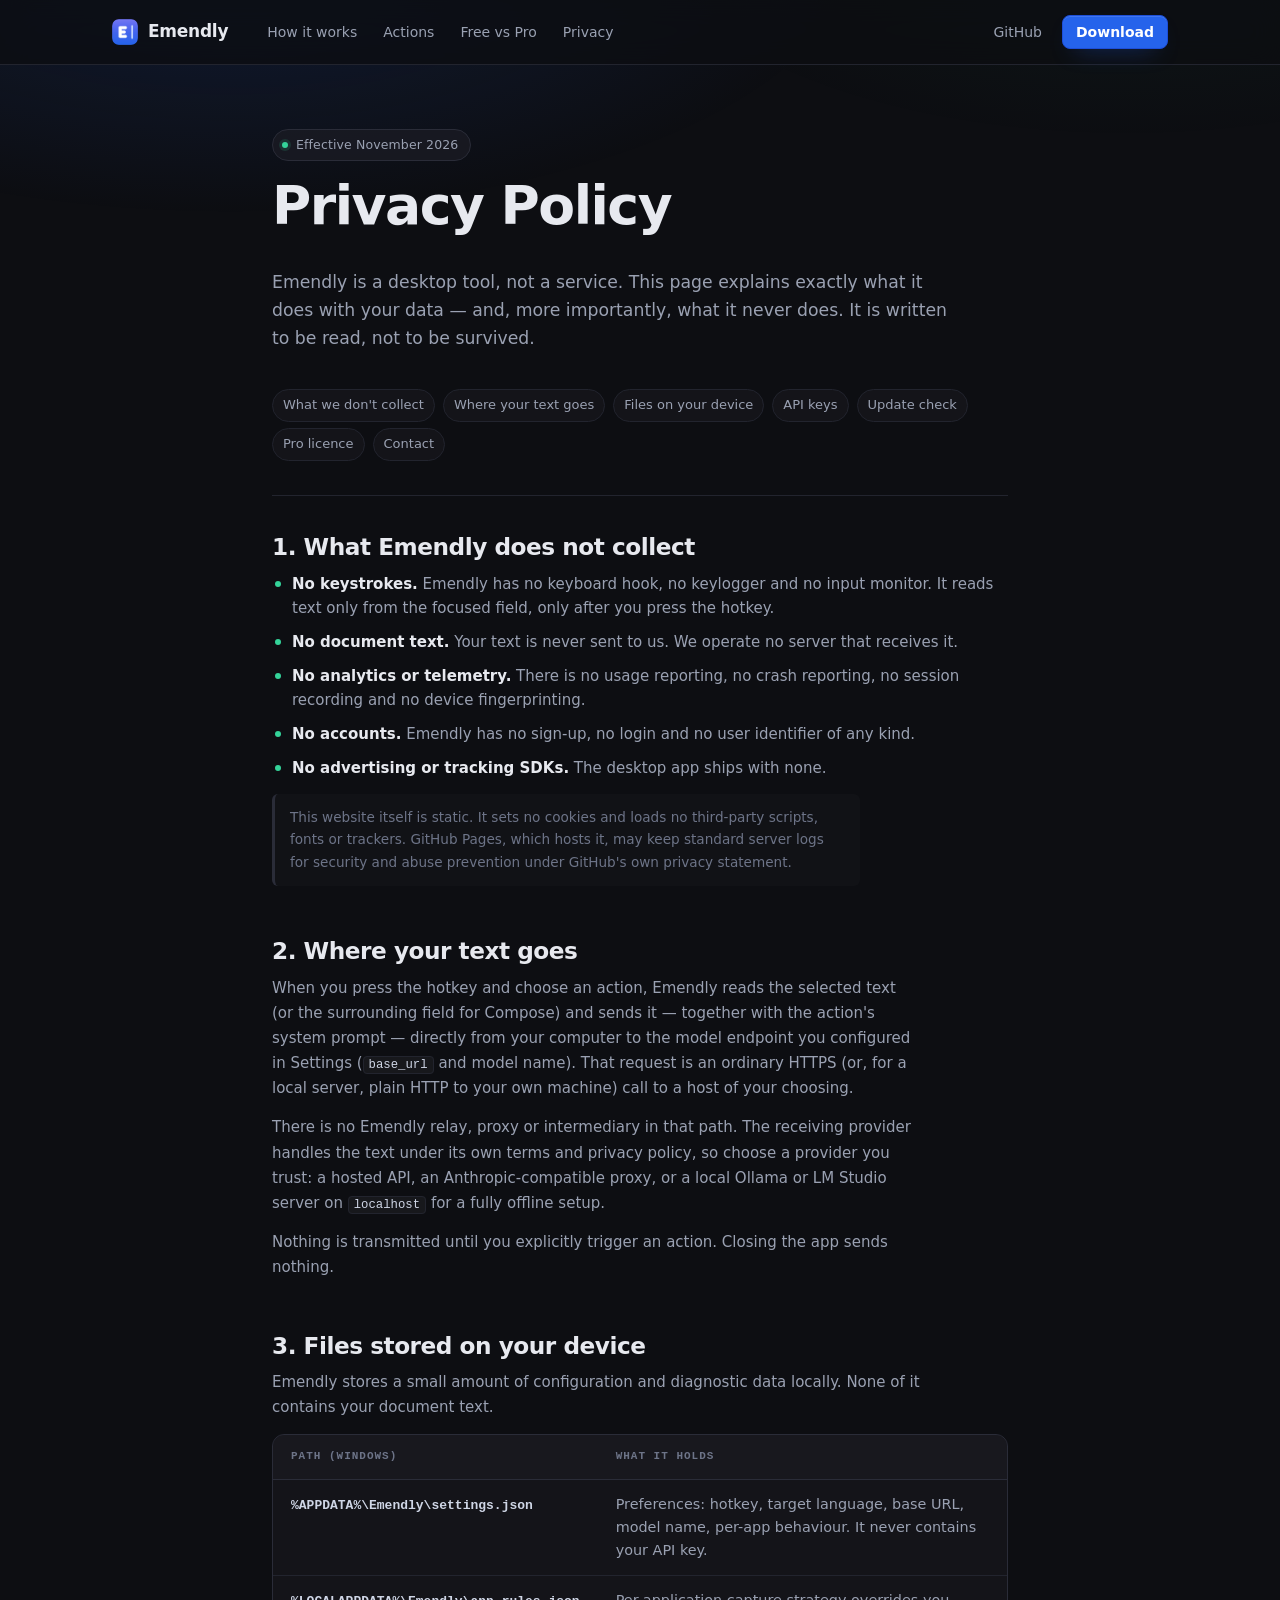
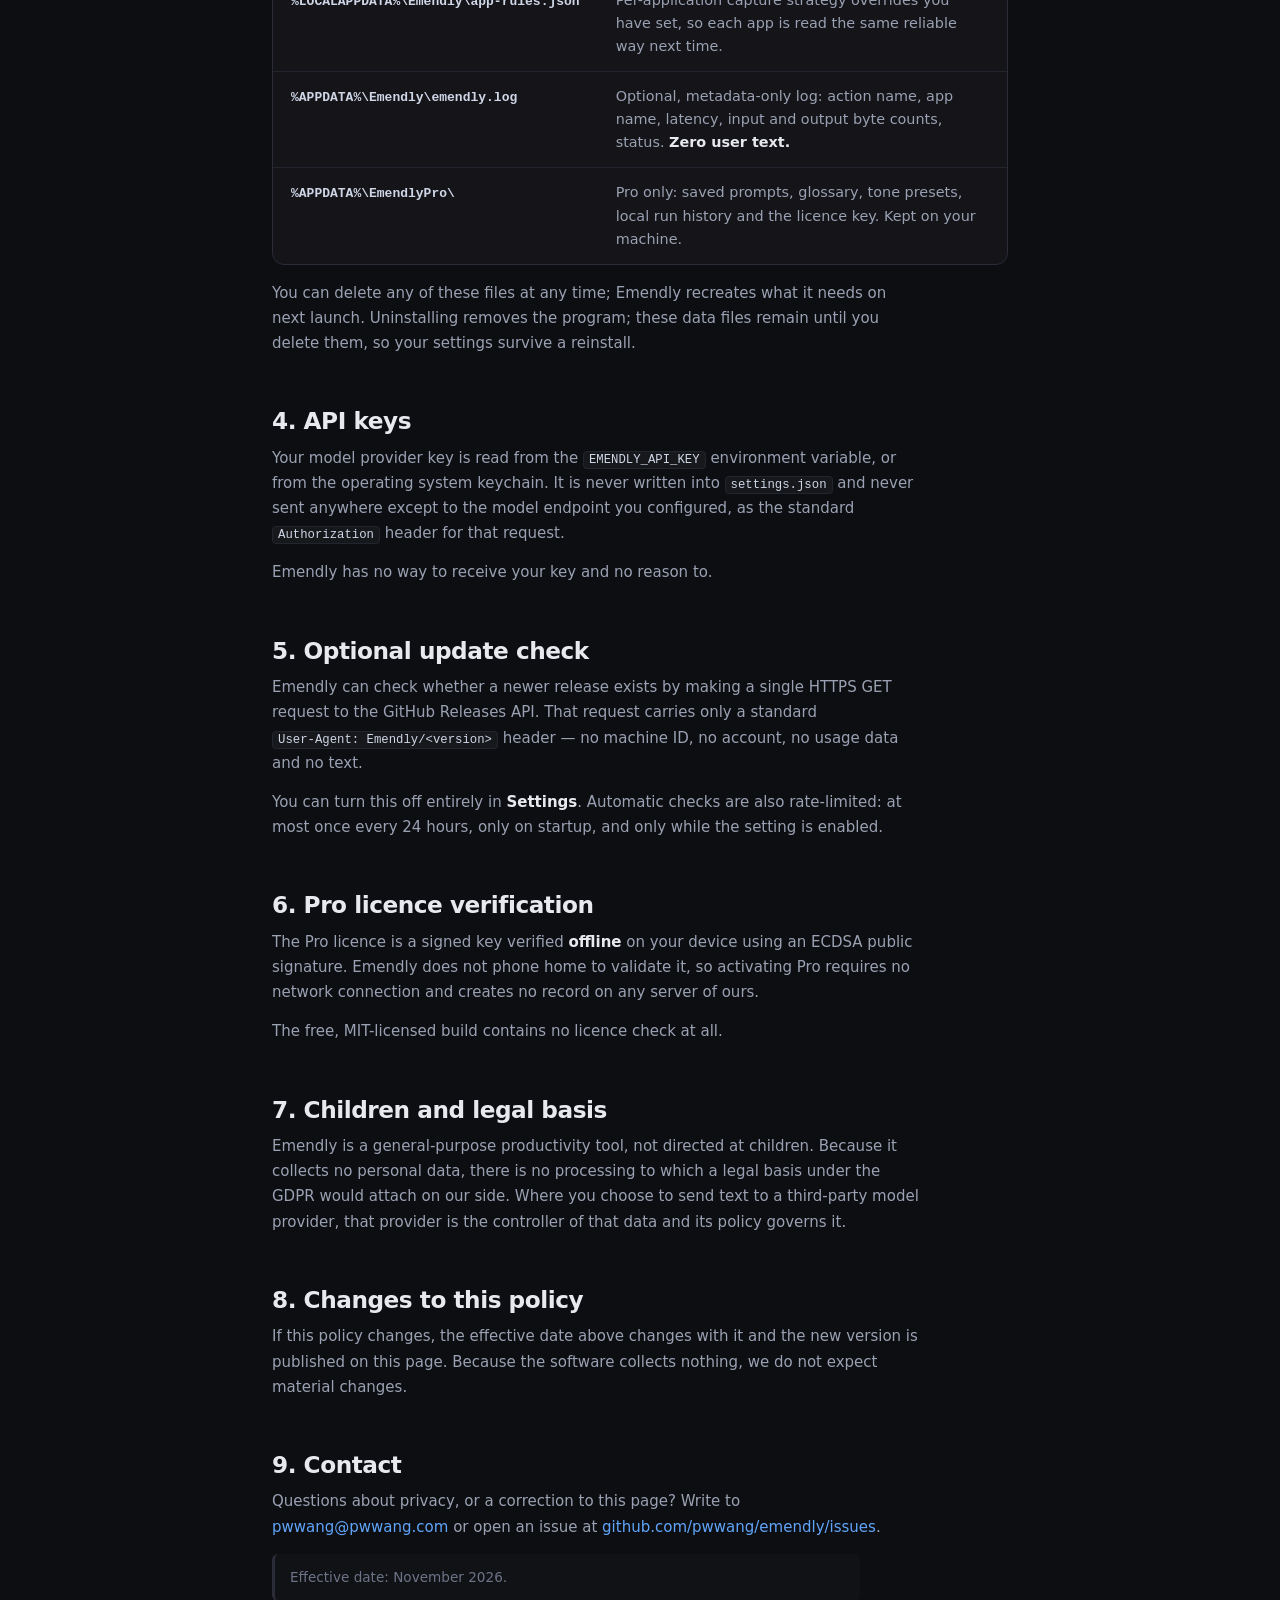
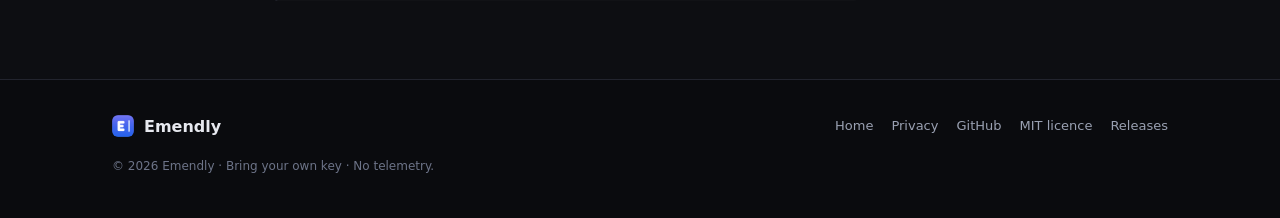
==== site/privacy.html @ 71e02f0e "feat: auto-update, extension seam, signing pipeline, winget, engine hooks, landing page, macOS shell" ====
<!DOCTYPE html>
<html lang="en">
<head>
  <meta charset="utf-8" />
  <meta name="viewport" content="width=device-width, initial-scale=1" />
  <title>Emendly — Privacy Policy</title>
  <meta name="description" content="Emendly's privacy policy in plain English: no keystrokes, no document text, no analytics, no accounts. Your text goes only from your machine to the endpoint you configure." />
  <meta name="theme-color" content="#0D0E12" />
  <meta name="color-scheme" content="dark" />
  <link rel="icon" href="assets/emendly-256.png" type="image/png" />
  <link rel="stylesheet" href="styles.css" />
</head>
<body>
  <a class="skip-link" href="#main">Skip to content</a>

  <header class="site-header">
    <div class="wrap">
      <nav class="nav" aria-label="Primary">
        <a class="brand" href="index.html" aria-label="Emendly home">
          <img src="assets/emendly-256.png" width="26" height="26" alt="" />
          <span>Emendly</span>
        </a>

        <div class="nav-links">
          <a href="index.html#how-it-works">How it works</a>
          <a href="index.html#actions">Actions</a>
          <a href="index.html#pricing">Free vs Pro</a>
          <a href="privacy.html" aria-current="page">Privacy</a>
        </div>

        <div class="nav-actions">
          <a class="ghost" href="https://github.com/pwwang/emendly" rel="noopener">GitHub</a>
          <a class="btn btn-primary btn-sm" href="https://github.com/pwwang/emendly/releases/latest" rel="noopener">Download</a>
        </div>
      </nav>
    </div>
  </header>

  <main id="main" class="doc">
    <div class="wrap doc-wrap">
      <div class="doc-head">
        <span class="eyebrow"><span class="dot" aria-hidden="true"></span>Effective November 2026</span>
        <h1 style="max-width: 24ch;">Privacy Policy</h1>
        <p class="lede">
          Emendly is a desktop tool, not a service. This page explains exactly what it does with your
          data — and, more importantly, what it never does. It is written to be read, not to be
          survived.
        </p>
        <nav class="doc-toc" aria-label="Contents">
          <a href="#not-collected">What we don't collect</a>
          <a href="#your-text">Where your text goes</a>
          <a href="#local-files">Files on your device</a>
          <a href="#api-keys">API keys</a>
          <a href="#updates">Update check</a>
          <a href="#licence">Pro licence</a>
          <a href="#contact">Contact</a>
        </nav>
      </div>

      <section class="doc-section" id="not-collected">
        <h2>1. What Emendly does not collect</h2>
        <ul class="doc-list">
          <li><b>No keystrokes.</b> Emendly has no keyboard hook, no keylogger and no input monitor. It reads text only from the focused field, only after you press the hotkey.</li>
          <li><b>No document text.</b> Your text is never sent to us. We operate no server that receives it.</li>
          <li><b>No analytics or telemetry.</b> There is no usage reporting, no crash reporting, no session recording and no device fingerprinting.</li>
          <li><b>No accounts.</b> Emendly has no sign-up, no login and no user identifier of any kind.</li>
          <li><b>No advertising or tracking SDKs.</b> The desktop app ships with none.</li>
        </ul>
        <p class="doc-note">This website itself is static. It sets no cookies and loads no third-party scripts, fonts or trackers. GitHub Pages, which hosts it, may keep standard server logs for security and abuse prevention under GitHub's own privacy statement.</p>
      </section>

      <section class="doc-section" id="your-text">
        <h2>2. Where your text goes</h2>
        <p>
          When you press the hotkey and choose an action, Emendly reads the selected text (or the
          surrounding field for Compose) and sends it — together with the action's system prompt —
          directly from your computer to the model endpoint you configured in Settings
          (<code>base_url</code> and model name). That request is an ordinary HTTPS (or, for a local
          server, plain HTTP to your own machine) call to a host of your choosing.
        </p>
        <p>
          There is no Emendly relay, proxy or intermediary in that path. The receiving provider
          handles the text under its own terms and privacy policy, so choose a provider you trust:
          a hosted API, an Anthropic-compatible proxy, or a local Ollama or LM Studio server on
          <code>localhost</code> for a fully offline setup.
        </p>
        <p>
          Nothing is transmitted until you explicitly trigger an action. Closing the app sends
          nothing.
        </p>
      </section>

      <section class="doc-section" id="local-files">
        <h2>3. Files stored on your device</h2>
        <p>Emendly stores a small amount of configuration and diagnostic data locally. None of it contains your document text.</p>

        <div class="table-wrap">
          <table>
            <caption class="sr-only">Local files and their contents</caption>
            <thead>
              <tr><th scope="col">Path (Windows)</th><th scope="col">What it holds</th></tr>
            </thead>
            <tbody>
              <tr>
                <th scope="row"><code>%APPDATA%\Emendly\settings.json</code></th>
                <td>Preferences: hotkey, target language, base URL, model name, per-app behaviour. It never contains your API key.</td>
              </tr>
              <tr>
                <th scope="row"><code>%LOCALAPPDATA%\Emendly\app-rules.json</code></th>
                <td>Per-application capture strategy overrides you have set, so each app is read the same reliable way next time.</td>
              </tr>
              <tr>
                <th scope="row"><code>%APPDATA%\Emendly\emendly.log</code></th>
                <td>Optional, metadata-only log: action name, app name, latency, input and output byte counts, status. <b>Zero user text.</b></td>
              </tr>
              <tr>
                <th scope="row"><code>%APPDATA%\EmendlyPro\</code></th>
                <td>Pro only: saved prompts, glossary, tone presets, local run history and the licence key. Kept on your machine.</td>
              </tr>
            </tbody>
          </table>
        </div>

        <p>You can delete any of these files at any time; Emendly recreates what it needs on next launch. Uninstalling removes the program; these data files remain until you delete them, so your settings survive a reinstall.</p>
      </section>

      <section class="doc-section" id="api-keys">
        <h2>4. API keys</h2>
        <p>
          Your model provider key is read from the <code>EMENDLY_API_KEY</code> environment variable,
          or from the operating system keychain. It is never written into <code>settings.json</code>
          and never sent anywhere except to the model endpoint you configured, as the standard
          <code>Authorization</code> header for that request.
        </p>
        <p>Emendly has no way to receive your key and no reason to.</p>
      </section>

      <section class="doc-section" id="updates">
        <h2>5. Optional update check</h2>
        <p>
          Emendly can check whether a newer release exists by making a single HTTPS GET request to
          the GitHub Releases API. That request carries only a standard
          <code>User-Agent: Emendly/&lt;version&gt;</code> header — no machine ID, no account, no usage
          data and no text.
        </p>
        <p>
          You can turn this off entirely in <b>Settings</b>. Automatic checks are also rate-limited:
          at most once every 24 hours, only on startup, and only while the setting is enabled.
        </p>
      </section>

      <section class="doc-section" id="licence">
        <h2>6. Pro licence verification</h2>
        <p>
          The Pro licence is a signed key verified <b>offline</b> on your device using an ECDSA
          public signature. Emendly does not phone home to validate it, so activating Pro requires
          no network connection and creates no record on any server of ours.
        </p>
        <p>The free, MIT-licensed build contains no licence check at all.</p>
      </section>

      <section class="doc-section" id="children">
        <h2>7. Children and legal basis</h2>
        <p>
          Emendly is a general-purpose productivity tool, not directed at children. Because it
          collects no personal data, there is no processing to which a legal basis under the GDPR
          would attach on our side. Where you choose to send text to a third-party model provider,
          that provider is the controller of that data and its policy governs it.
        </p>
      </section>

      <section class="doc-section" id="changes">
        <h2>8. Changes to this policy</h2>
        <p>
          If this policy changes, the effective date above changes with it and the new version is
          published on this page. Because the software collects nothing, we do not expect material
          changes.
        </p>
      </section>

      <section class="doc-section" id="contact">
        <h2>9. Contact</h2>
        <p>
          Questions about privacy, or a correction to this page? Write to
          <a href="mailto:pwwang@pwwang.com">pwwang@pwwang.com</a> or open an issue at
          <a href="https://github.com/pwwang/emendly/issues" rel="noopener">github.com/pwwang/emendly/issues</a>.
        </p>
        <p class="doc-note">Effective date: November 2026.</p>
      </section>
    </div>
  </main>

  <footer class="site-footer">
    <div class="wrap">
      <div class="footer-grid">
        <a class="footer-brand" href="index.html">
          <img src="assets/emendly-256.png" width="22" height="22" alt="" />
          <span>Emendly</span>
        </a>

        <nav class="footer-links" aria-label="Footer">
          <a href="index.html">Home</a>
          <a href="privacy.html">Privacy</a>
          <a href="https://github.com/pwwang/emendly" rel="noopener">GitHub</a>
          <a href="https://github.com/pwwang/emendly/blob/main/LICENSE" rel="noopener">MIT licence</a>
          <a href="https://github.com/pwwang/emendly/releases" rel="noopener">Releases</a>
        </nav>
      </div>
      <p class="footer-note">© <span id="year">2026</span> Emendly · Bring your own key · No telemetry.</p>
    </div>
  </footer>

  <script src="script.js" defer></script>
</body>
</html>
---- site/styles.css ----
/* Emendly — static landing page. Zero build step. */

:root {
  --bg: #0d0e12;
  --bg-panel: #141419;
  --bg-raised: #1c1d25;
  --bg-inset: #0a0b0f;
  --line: #2a2c38;
  --line-soft: #22242e;
  --text: #e7e9ef;
  --text-dim: #9aa1b2;
  --text-faint: #6d7488;
  --blue: #2563eb;
  --blue-bright: #60a5fa;
  --blue-ink: #dbeafe;
  --emerald: #34d399;
  --emerald-deep: #10b981;
  --radius: 12px;
  --radius-lg: 18px;
  --sans: "Segoe UI Variable Display", "Segoe UI", Inter, system-ui, -apple-system,
    "Helvetica Neue", Arial, sans-serif;
  --mono: "Cascadia Code", "Cascadia Mono", ui-monospace, SFMono-Regular, Menlo,
    Consolas, "Liberation Mono", monospace;
  --max: 1120px;
  --shadow: 0 24px 60px -30px rgba(0, 0, 0, 0.9);
}

*,
*::before,
*::after {
  box-sizing: border-box;
}

html {
  scroll-behavior: smooth;
  scroll-padding-top: 88px;
  -webkit-text-size-adjust: 100%;
}

html,
body {
  overflow-x: hidden;
}

body {
  margin: 0;
  background: var(--bg);
  color: var(--text);
  font-family: var(--sans);
  font-size: 16px;
  line-height: 1.6;
  overflow-wrap: break-word;
  -webkit-font-smoothing: antialiased;
  text-rendering: optimizeLegibility;
}

/* A single restrained wash behind the hero — no rainbow gradients. */
body::before {
  content: "";
  position: fixed;
  inset: 0 0 auto 0;
  height: 640px;
  pointer-events: none;
  z-index: 0;
  background:
    radial-gradient(900px 380px at 18% -8%, rgba(37, 99, 235, 0.16), transparent 70%),
    radial-gradient(700px 320px at 88% -14%, rgba(52, 211, 153, 0.06), transparent 72%);
}

img {
  max-width: 100%;
  height: auto;
  display: block;
}

a {
  color: var(--blue-bright);
  text-decoration: none;
}

a:hover {
  text-decoration: underline;
  text-underline-offset: 3px;
}

code,
kbd,
pre {
  font-family: var(--mono);
  font-size: 0.9em;
}

kbd {
  display: inline-block;
  padding: 1px 6px;
  margin: 0 1px;
  font-size: 0.8em;
  line-height: 1.5;
  color: var(--text);
  background: var(--bg-raised);
  border: 1px solid var(--line);
  border-bottom-width: 2px;
  border-radius: 5px;
  white-space: nowrap;
}

:focus-visible {
  outline: 2px solid var(--blue-bright);
  outline-offset: 3px;
  border-radius: 4px;
}

.skip-link {
  position: absolute;
  left: 16px;
  top: -60px;
  z-index: 100;
  padding: 10px 16px;
  border-radius: 8px;
  background: var(--blue);
  color: #fff;
  transition: top 0.15s ease;
}

.skip-link:focus {
  top: 12px;
}

.wrap {
  width: 100%;
  max-width: var(--max);
  margin-inline: auto;
  padding-inline: clamp(18px, 4vw, 32px);
}

/* ---------- Header ---------- */

.site-header {
  position: sticky;
  top: 0;
  z-index: 30;
  background: rgba(13, 14, 18, 0.82);
  backdrop-filter: saturate(140%) blur(14px);
  -webkit-backdrop-filter: saturate(140%) blur(14px);
  border-bottom: 1px solid var(--line-soft);
}

.nav {
  display: flex;
  align-items: center;
  gap: 20px;
  min-height: 64px;
}

.brand {
  display: inline-flex;
  align-items: center;
  gap: 10px;
  color: var(--text);
  font-weight: 650;
  letter-spacing: -0.015em;
  font-size: 1.0625rem;
}

.brand:hover {
  text-decoration: none;
}

.brand img {
  width: 26px;
  height: 26px;
  border-radius: 7px;
}

.nav-links {
  display: flex;
  align-items: center;
  gap: 4px;
  margin-left: 8px;
}

.nav-links a {
  color: var(--text-dim);
  font-size: 0.875rem;
  padding: 7px 11px;
  border-radius: 7px;
  transition: color 0.12s ease, background 0.12s ease;
}

.nav-links a:hover {
  color: var(--text);
  background: var(--bg-raised);
  text-decoration: none;
}

.nav-actions {
  display: flex;
  align-items: center;
  gap: 10px;
  margin-left: auto;
}

.nav-actions .ghost {
  color: var(--text-dim);
  font-size: 0.875rem;
  padding: 8px 10px;
  border-radius: 7px;
}

.nav-actions .ghost:hover {
  color: var(--text);
  text-decoration: none;
}

/* ---------- Buttons ---------- */

.btn {
  display: inline-flex;
  align-items: center;
  justify-content: center;
  gap: 8px;
  padding: 11px 18px;
  border-radius: 9px;
  border: 1px solid transparent;
  font: inherit;
  font-size: 0.9375rem;
  font-weight: 600;
  line-height: 1.2;
  cursor: pointer;
  transition: transform 0.12s ease, background 0.14s ease, border-color 0.14s ease,
    box-shadow 0.14s ease;
}

.btn:hover {
  text-decoration: none;
}

.btn:active {
  transform: translateY(1px);
}

.btn-primary {
  background: var(--blue);
  color: #fff;
  border-color: #1d4ed8;
  box-shadow: 0 1px 0 rgba(255, 255, 255, 0.12) inset,
    0 10px 24px -14px rgba(37, 99, 235, 0.9);
}

.btn-primary:hover {
  background: #2f6df0;
}

.btn-secondary {
  background: var(--bg-raised);
  color: var(--text);
  border-color: var(--line);
}

.btn-secondary:hover {
  background: #23242e;
  border-color: #383b4a;
}

.btn-sm {
  padding: 8px 13px;
  font-size: 0.875rem;
  border-radius: 8px;
}

.btn .icon {
  width: 16px;
  height: 16px;
  flex: none;
}

/* ---------- Type ---------- */

.eyebrow {
  display: inline-flex;
  align-items: center;
  gap: 8px;
  padding: 5px 12px 5px 9px;
  border: 1px solid var(--line);
  border-radius: 999px;
  background: rgba(28, 29, 37, 0.72);
  color: var(--text-dim);
  font-size: 0.78125rem;
  letter-spacing: 0.01em;
}

.eyebrow .dot {
  width: 6px;
  height: 6px;
  border-radius: 50%;
  background: var(--emerald);
  box-shadow: 0 0 0 3px rgba(52, 211, 153, 0.14);
  flex: none;
}

h1,
h2,
h3 {
  letter-spacing: -0.028em;
  line-height: 1.1;
  margin: 0;
  font-weight: 680;
}

h1 {
  font-size: clamp(2.1rem, 4.6vw, 3.35rem);
  max-width: 19ch;
  text-wrap: balance;
}

h2 {
  font-size: clamp(1.5rem, 2.7vw, 2.05rem);
  text-wrap: balance;
}

h3 {
  font-size: 1.0625rem;
  letter-spacing: -0.018em;
}

.lede {
  color: var(--text-dim);
  font-size: clamp(1rem, 1.35vw, 1.125rem);
  max-width: 62ch;
  text-wrap: pretty;
}

.section-kicker {
  display: flex;
  align-items: baseline;
  gap: 12px;
  margin-bottom: 14px;
}

.section-kicker span {
  font-family: var(--mono);
  font-size: 0.75rem;
  letter-spacing: 0.14em;
  text-transform: uppercase;
  color: var(--text-faint);
}

.section-kicker::after {
  content: "";
  flex: 1;
  height: 1px;
  background: linear-gradient(to right, var(--line), transparent);
}

/* ---------- Hero ---------- */

.hero {
  position: relative;
  z-index: 1;
  padding: clamp(48px, 7vw, 88px) 0 clamp(32px, 5vw, 56px);
}

.hero-grid {
  display: grid;
  gap: clamp(36px, 5vw, 60px);
  align-items: center;
}

.hero-copy {
  display: flex;
  flex-direction: column;
  align-items: flex-start;
  gap: 22px;
}

.hero-ctas {
  display: flex;
  flex-wrap: wrap;
  gap: 12px;
  align-items: center;
}

.cmdbar {
  display: flex;
  align-items: center;
  gap: 10px;
  width: 100%;
  max-width: 460px;
  padding: 7px 7px 7px 14px;
  border: 1px solid var(--line);
  border-radius: 10px;
  background: var(--bg-inset);
  box-shadow: 0 1px 0 rgba(255, 255, 255, 0.03) inset;
}

.cmdbar .prompt {
  color: var(--emerald);
  font-family: var(--mono);
  font-size: 0.85rem;
  flex: none;
  user-select: none;
}

.cmdbar code {
  flex: 1;
  min-width: 0;
  overflow-x: auto;
  white-space: nowrap;
  color: #cfd6e6;
  font-size: 0.8125rem;
  scrollbar-width: none;
}

.cmdbar code::-webkit-scrollbar {
  display: none;
}

.copy-btn {
  flex: none;
  display: inline-flex;
  align-items: center;
  gap: 6px;
  padding: 7px 11px;
  border-radius: 7px;
  border: 1px solid var(--line);
  background: var(--bg-raised);
  color: var(--text-dim);
  font: inherit;
  font-size: 0.75rem;
  font-weight: 600;
  cursor: pointer;
  transition: color 0.12s ease, border-color 0.12s ease, background 0.12s ease;
}

.copy-btn:hover {
  color: var(--text);
  border-color: #3a3d4c;
}

.copy-btn[data-copied="true"] {
  color: var(--emerald);
  border-color: rgba(52, 211, 153, 0.4);
  background: rgba(52, 211, 153, 0.08);
}

.copy-btn svg {
  width: 13px;
  height: 13px;
}

.hero-facts {
  display: flex;
  flex-wrap: wrap;
  gap: 8px 22px;
  padding-top: 4px;
  color: var(--text-faint);
  font-size: 0.8125rem;
}

.hero-facts span {
  display: inline-flex;
  align-items: center;
  gap: 7px;
}

.hero-facts span::before {
  content: "";
  width: 4px;
  height: 4px;
  border-radius: 50%;
  background: var(--emerald);
}

/* ---------- Showcase ---------- */

.showcase {
  position: relative;
}

.window {
  border: 1px solid var(--line);
  border-radius: var(--radius-lg);
  background: linear-gradient(180deg, #16171e, #101116);
  box-shadow: var(--shadow);
  overflow: hidden;
}

.window-bar {
  display: flex;
  align-items: center;
  gap: 8px;
  padding: 10px 13px;
  border-bottom: 1px solid var(--line-soft);
  background: rgba(28, 29, 37, 0.6);
}

.window-bar .lights {
  display: flex;
  gap: 6px;
  margin-right: 4px;
}

.window-bar .lights i {
  width: 9px;
  height: 9px;
  border-radius: 50%;
  background: #333644;
  display: block;
}

.window-bar .title {
  font-family: var(--mono);
  font-size: 0.7rem;
  letter-spacing: 0.04em;
  color: var(--text-faint);
}

.tabs {
  display: flex;
  flex-wrap: wrap;
  gap: 6px;
  padding: 12px 12px 0;
}

.tab {
  appearance: none;
  border: 1px solid transparent;
  background: transparent;
  color: var(--text-faint);
  font: inherit;
  font-size: 0.75rem;
  font-weight: 600;
  padding: 6px 10px;
  border-radius: 7px;
  cursor: pointer;
  transition: color 0.12s ease, background 0.12s ease, border-color 0.12s ease;
}

.tab:hover {
  color: var(--text-dim);
  background: rgba(255, 255, 255, 0.03);
}

.tab[aria-selected="true"] {
  color: var(--blue-ink);
  background: rgba(37, 99, 235, 0.14);
  border-color: rgba(37, 99, 235, 0.45);
}

.shot-stage {
  position: relative;
  display: flex;
  align-items: center;
  justify-content: center;
  min-height: 340px;
  padding: 26px 20px;
  background:
    radial-gradient(520px 220px at 50% 42%, rgba(37, 99, 235, 0.13), transparent 72%),
    var(--bg-inset);
}

/* Faint desktop grid behind the floating panel. */
.shot-stage::before {
  content: "";
  position: absolute;
  inset: 0;
  background-image: linear-gradient(rgba(255, 255, 255, 0.028) 1px, transparent 1px),
    linear-gradient(90deg, rgba(255, 255, 255, 0.028) 1px, transparent 1px);
  background-size: 34px 34px;
  mask-image: radial-gradient(70% 70% at 50% 50%, #000 35%, transparent 100%);
  -webkit-mask-image: radial-gradient(70% 70% at 50% 50%, #000 35%, transparent 100%);
  pointer-events: none;
}

.shot-stage img {
  position: relative;
  width: auto;
  max-height: 360px;
  border: 1px solid var(--line);
  border-radius: 11px;
  box-shadow: 0 30px 60px -24px rgba(0, 0, 0, 0.95);
  background: var(--bg-panel);
}

.shot-stage img.is-swapping {
  opacity: 0;
}

.shot-stage img {
  transition: opacity 0.18s ease;
}

.shot-caption {
  display: flex;
  gap: 10px;
  align-items: flex-start;
  min-height: 52px;
  padding: 13px 16px 15px;
  border-top: 1px solid var(--line-soft);
  color: var(--text-dim);
  font-size: 0.8125rem;
  line-height: 1.45;
}

.shot-caption .n {
  font-family: var(--mono);
  color: var(--text-faint);
  font-size: 0.7rem;
  padding-top: 2px;
}

/* ---------- Sections ---------- */

.section {
  position: relative;
  z-index: 1;
  padding: clamp(46px, 6vw, 78px) 0;
  border-top: 1px solid var(--line-soft);
}

.section-head {
  max-width: 68ch;
  margin-bottom: clamp(26px, 3.4vw, 40px);
}

.section-head h2 {
  margin-bottom: 12px;
}

/* ---------- Cards ---------- */

.cards {
  display: grid;
  gap: 14px;
  grid-template-columns: repeat(auto-fit, minmax(240px, 1fr));
}

.card {
  position: relative;
  padding: 21px 20px 22px;
  border: 1px solid var(--line);
  border-radius: var(--radius);
  background: linear-gradient(180deg, var(--bg-panel), #111217);
  transition: border-color 0.16s ease, transform 0.16s ease;
}

.card:hover {
  border-color: #383b4a;
  transform: translateY(-2px);
}

.card .glyph {
  display: inline-flex;
  align-items: center;
  justify-content: center;
  width: 34px;
  height: 34px;
  margin-bottom: 14px;
  border-radius: 9px;
  border: 1px solid rgba(37, 99, 235, 0.32);
  background: rgba(37, 99, 235, 0.12);
  color: var(--blue-bright);
}

.card .glyph svg {
  width: 17px;
  height: 17px;
}

.card h3 {
  margin-bottom: 7px;
}

.card p {
  margin: 0;
  color: var(--text-dim);
  font-size: 0.875rem;
  line-height: 1.58;
}

.card .tag {
  display: inline-block;
  margin-top: 13px;
  font-family: var(--mono);
  font-size: 0.6875rem;
  letter-spacing: 0.03em;
  color: var(--emerald);
  opacity: 0.9;
}

/* ---------- Tables ---------- */

.table-wrap {
  border: 1px solid var(--line);
  border-radius: var(--radius);
  background: var(--bg-panel);
  overflow-x: auto;
}

table {
  width: 100%;
  border-collapse: collapse;
  font-size: 0.9rem;
  min-width: 560px;
}

thead th {
  text-align: left;
  font-family: var(--mono);
  font-size: 0.6875rem;
  letter-spacing: 0.09em;
  text-transform: uppercase;
  color: var(--text-faint);
  font-weight: 600;
  padding: 13px 18px;
  border-bottom: 1px solid var(--line);
  background: rgba(28, 29, 37, 0.5);
  white-space: nowrap;
}

tbody th,
tbody td {
  text-align: left;
  padding: 13px 18px;
  border-bottom: 1px solid var(--line-soft);
  vertical-align: top;
}

tbody tr:last-child th,
tbody tr:last-child td {
  border-bottom: 0;
}

tbody th {
  font-weight: 600;
  color: var(--text);
  white-space: nowrap;
}

tbody td {
  color: var(--text-dim);
}

tbody tr:hover {
  background: rgba(255, 255, 255, 0.014);
}

td code,
th code {
  color: #cfd6e6;
  font-size: 0.8125rem;
}

.two-col {
  display: grid;
  gap: 22px;
  grid-template-columns: minmax(0, 1fr);
}

/* A grid or flex child defaults to min-width:auto, so a wide table inside stretches
   the page instead of scrolling inside its own frame. */
.two-col > *,
.table-wrap,
.plan {
  min-width: 0;
}

/* ---------- Pricing ---------- */

.pricing-head {
  display: flex;
  flex-wrap: wrap;
  align-items: flex-end;
  justify-content: space-between;
  gap: 16px;
  margin-bottom: clamp(26px, 3vw, 36px);
}

.plans {
  display: grid;
  gap: 16px;
  grid-template-columns: 1fr;
  align-items: stretch;
}

.plan {
  display: flex;
  flex-direction: column;
  padding: 24px 22px;
  border: 1px solid var(--line);
  border-radius: var(--radius-lg);
  background: linear-gradient(180deg, var(--bg-panel), #101116);
}

.plan-pro {
  border-color: rgba(37, 99, 235, 0.5);
  background: linear-gradient(180deg, rgba(37, 99, 235, 0.09), #101116 58%);
  box-shadow: 0 0 0 1px rgba(37, 99, 235, 0.1),
    0 30px 70px -50px rgba(37, 99, 235, 0.85);
}

.plan-top {
  display: flex;
  align-items: center;
  justify-content: space-between;
  gap: 10px;
  margin-bottom: 6px;
}

.plan-name {
  font-size: 0.8125rem;
  font-weight: 700;
  letter-spacing: 0.1em;
  text-transform: uppercase;
  color: var(--text-dim);
}

.plan-badge {
  font-family: var(--mono);
  font-size: 0.6875rem;
  padding: 3px 8px;
  border-radius: 999px;
  border: 1px solid rgba(52, 211, 153, 0.4);
  color: var(--emerald);
  background: rgba(52, 211, 153, 0.08);
}

.plan-pro .plan-badge {
  border-color: rgba(96, 165, 250, 0.45);
  color: var(--blue-bright);
  background: rgba(37, 99, 235, 0.14);
}

.price {
  display: flex;
  align-items: baseline;
  gap: 8px;
  margin: 6px 0 2px;
}

.price .amount {
  font-size: 2.5rem;
  font-weight: 700;
  letter-spacing: -0.035em;
  line-height: 1;
}

.price .note {
  color: var(--text-faint);
  font-size: 0.8125rem;
}

.plan-sub {
  color: var(--text-dim);
  font-size: 0.875rem;
  margin: 0 0 18px;
}

.feature-list {
  list-style: none;
  margin: 0 0 22px;
  padding: 0;
  display: grid;
  gap: 9px;
  font-size: 0.875rem;
  color: var(--text-dim);
}

.feature-list li {
  display: flex;
  gap: 10px;
  align-items: flex-start;
}

.feature-list li svg {
  width: 15px;
  height: 15px;
  flex: none;
  margin-top: 3px;
  color: var(--emerald);
}

.plan-pro .feature-list li svg {
  color: var(--blue-bright);
}

.feature-list li b {
  color: var(--text);
  font-weight: 600;
}

.plan .btn {
  margin-top: auto;
  width: 100%;
}

.plan-foot {
  margin: 12px 0 0;
  font-size: 0.75rem;
  color: var(--text-faint);
  text-align: center;
}

.byok-note {
  display: flex;
  gap: 12px;
  align-items: flex-start;
  margin-top: 18px;
  padding: 15px 17px;
  border: 1px solid var(--line);
  border-left: 3px solid var(--emerald-deep);
  border-radius: 10px;
  background: rgba(52, 211, 153, 0.045);
  color: var(--text-dim);
  font-size: 0.875rem;
}

.byok-note svg {
  width: 17px;
  height: 17px;
  flex: none;
  margin-top: 2px;
  color: var(--emerald);
}

.byok-note strong {
  color: var(--text);
}

.check {
  color: var(--emerald);
  font-weight: 700;
}

.dash {
  color: var(--text-faint);
}

.compare {
  margin-top: 26px;
}

.compare-caption {
  margin: 0 0 10px;
  font-family: var(--mono);
  font-size: 0.6875rem;
  letter-spacing: 0.1em;
  text-transform: uppercase;
  color: var(--text-faint);
}

td.num,
th.num {
  text-align: center;
  width: 96px;
}

/* ---------- Privacy band ---------- */

.privacy-band {
  display: grid;
  gap: 26px;
  padding: clamp(24px, 3.4vw, 38px);
  border: 1px solid var(--line);
  border-radius: var(--radius-lg);
  background:
    radial-gradient(600px 240px at 100% 0%, rgba(52, 211, 153, 0.07), transparent 70%),
    var(--bg-panel);
}

.privacy-band ul {
  margin: 0;
  padding: 0;
  list-style: none;
  display: grid;
  gap: 12px;
}

.privacy-band li {
  display: flex;
  gap: 11px;
  align-items: flex-start;
  color: var(--text-dim);
  font-size: 0.9rem;
}

.privacy-band li svg {
  width: 16px;
  height: 16px;
  flex: none;
  margin-top: 3px;
  color: var(--emerald);
}

.privacy-band li b {
  color: var(--text);
  font-weight: 600;
}

/* ---------- FAQ ---------- */

.faq {
  display: grid;
  gap: 10px;
  max-width: 820px;
}

details.qa {
  border: 1px solid var(--line);
  border-radius: 10px;
  background: var(--bg-panel);
  overflow: hidden;
}

details.qa[open] {
  border-color: #383b4a;
}

details.qa summary {
  display: flex;
  align-items: center;
  justify-content: space-between;
  gap: 14px;
  padding: 15px 18px;
  cursor: pointer;
  font-weight: 600;
  font-size: 0.9375rem;
  list-style: none;
}

details.qa summary::-webkit-details-marker {
  display: none;
}

details.qa summary .chev {
  flex: none;
  width: 15px;
  height: 15px;
  color: var(--text-faint);
  transition: transform 0.16s ease;
}

details.qa[open] summary .chev {
  transform: rotate(180deg);
}

details.qa .answer {
  padding: 0 18px 16px;
  color: var(--text-dim);
  font-size: 0.9rem;
}

details.qa .answer p {
  margin: 0 0 8px;
}

details.qa .answer p:last-child {
  margin-bottom: 0;
}

/* ---------- Footer ---------- */

.site-footer {
  border-top: 1px solid var(--line-soft);
  padding: 34px 0 42px;
  background: #0a0b0e;
}

.footer-grid {
  display: flex;
  flex-wrap: wrap;
  gap: 22px;
  align-items: center;
  justify-content: space-between;
}

.footer-brand {
  display: flex;
  align-items: center;
  gap: 10px;
  color: var(--text);
  font-weight: 650;
}

.footer-brand img {
  width: 22px;
  height: 22px;
  border-radius: 6px;
}

.footer-links {
  display: flex;
  flex-wrap: wrap;
  gap: 6px 18px;
  font-size: 0.8125rem;
}

.footer-links a {
  color: var(--text-dim);
}

.footer-links a:hover {
  color: var(--text);
}

.footer-note {
  margin: 18px 0 0;
  color: var(--text-faint);
  font-size: 0.75rem;
}

/* ---------- Dialog ---------- */

dialog.sheet {
  width: min(520px, calc(100vw - 32px));
  padding: 0;
  border: 1px solid var(--line);
  border-radius: 14px;
  background: var(--bg-panel);
  color: var(--text);
  box-shadow: 0 40px 90px -30px rgba(0, 0, 0, 0.95);
}

dialog.sheet::backdrop {
  background: rgba(5, 6, 9, 0.72);
  backdrop-filter: blur(3px);
}

.sheet-body {
  padding: 22px 22px 20px;
}

.sheet-body h3 {
  margin-bottom: 8px;
}

.sheet-body p {
  margin: 0 0 14px;
  color: var(--text-dim);
  font-size: 0.9rem;
}

.sheet-actions {
  display: flex;
  flex-wrap: wrap;
  gap: 10px;
  justify-content: flex-end;
}

/* ---------- Document pages (privacy) ---------- */

.doc {
  position: relative;
  z-index: 1;
  padding: clamp(36px, 5vw, 64px) 0 clamp(40px, 5vw, 64px);
}

.doc-wrap {
  max-width: 800px;
}

.doc-head {
  display: flex;
  flex-direction: column;
  align-items: flex-start;
  gap: 16px;
  padding-bottom: clamp(24px, 3vw, 34px);
  border-bottom: 1px solid var(--line-soft);
}

.doc-head h1 {
  max-width: none;
}

.doc-toc {
  display: flex;
  flex-wrap: wrap;
  gap: 6px 8px;
  padding-top: 4px;
}

.doc-toc a {
  font-size: 0.8125rem;
  color: var(--text-dim);
  padding: 5px 10px;
  border: 1px solid var(--line-soft);
  border-radius: 999px;
  background: var(--bg-panel);
  transition: color 0.12s ease, border-color 0.12s ease;
}

.doc-toc a:hover {
  color: var(--text);
  border-color: var(--line);
  text-decoration: none;
}

.doc-section {
  padding-top: clamp(26px, 3.4vw, 38px);
}

.doc-section h2 {
  font-size: clamp(1.2rem, 2vw, 1.45rem);
  letter-spacing: -0.02em;
  margin-bottom: 12px;
}

.doc-section p {
  margin: 0 0 14px;
  color: var(--text-dim);
  font-size: 0.9375rem;
  line-height: 1.68;
  max-width: 68ch;
}

.doc-section p code,
.doc-section li code,
.doc-note code {
  color: #cfd6e6;
  font-size: 0.82em;
  padding: 1px 5px;
  border-radius: 4px;
  background: rgba(255, 255, 255, 0.045);
  border: 1px solid var(--line-soft);
  white-space: nowrap;
}

.doc-section b,
.doc-list b {
  color: var(--text);
  font-weight: 600;
}

.doc-list {
  list-style: none;
  margin: 0 0 14px;
  padding: 0;
  display: grid;
  gap: 10px;
  color: var(--text-dim);
  font-size: 0.9375rem;
}

.doc-list li {
  position: relative;
  padding-left: 20px;
}

.doc-list li::before {
  content: "";
  position: absolute;
  left: 3px;
  top: 0.62em;
  width: 6px;
  height: 6px;
  border-radius: 50%;
  background: var(--emerald);
}

.doc-note {
  padding: 12px 15px;
  border-left: 3px solid var(--line);
  background: rgba(255, 255, 255, 0.018);
  border-radius: 6px;
  font-size: 0.85rem !important;
  color: var(--text-faint) !important;
}

.doc-section .table-wrap {
  margin: 6px 0 16px;
}

/* ---------- Utility ---------- */

.sr-only {
  position: absolute;
  width: 1px;
  height: 1px;
  padding: 0;
  margin: -1px;
  overflow: hidden;
  clip: rect(0, 0, 0, 0);
  white-space: nowrap;
  border: 0;
}

.visually-hidden-live {
  position: absolute;
  left: -9999px;
}

/* ---------- Responsive ---------- */

@media (max-width: 860px) {
  .nav-links {
    display: none;
  }

  .nav {
    gap: 12px;
  }

  .shot-stage {
    min-height: 300px;
    padding: 20px 14px;
  }

  .shot-stage img {
    max-height: 300px;
  }
}

@media (min-width: 860px) {
  .hero-grid {
    grid-template-columns: minmax(0, 1.02fr) minmax(0, 1fr);
  }

  .plans {
    grid-template-columns: 1fr 1fr;
  }

  .two-col {
    grid-template-columns: 1fr 1fr;
  }

  .privacy-band {
    grid-template-columns: 1.15fr 1fr;
    align-items: center;
  }
}

@media (min-width: 1120px) {
  .hero {
    padding-top: 92px;
  }
}

@media (max-width: 560px) {
  body {
    font-size: 15.5px;
  }

  .nav-actions .ghost {
    display: none;
  }

  .hero-copy {
    gap: 18px;
  }

  .hero-ctas {
    width: 100%;
  }

  .hero-ctas .btn {
    flex: 1 1 auto;
  }

  .cmdbar {
    max-width: 100%;
  }

  .shot-stage {
    min-height: 240px;
    padding: 16px 10px;
  }

  .shot-stage img {
    max-height: 240px;
  }

  .plan {
    padding: 20px 18px;
  }

  .price .amount {
    font-size: 2.15rem;
  }

  table {
    font-size: 0.85rem;
    min-width: 0;
  }

  thead th,
  tbody th,
  tbody td {
    padding: 11px 13px;
  }

  thead th,
  tbody th {
    white-space: normal;
  }

  /* The compare table's row headers carry long feature names; keeping them on one
     line forces the table wider than the viewport. */
  td.num,
  th.num {
    width: 62px;
    padding-inline: 8px;
  }

  .footer-grid {
    flex-direction: column;
    align-items: flex-start;
  }
}

@media (prefers-reduced-motion: reduce) {
  html {
    scroll-behavior: auto;
  }

  *,
  *::before,
  *::after {
    transition-duration: 0.001ms !important;
    animation-duration: 0.001ms !important;
  }
}

/* ---------- Print ---------- */

@media print {
  body::before,
  .site-header,
  .tabs,
  .footer-links {
    display: none;
  }

  body {
    background: #fff;
    color: #111;
  }

  .window,
  .card,
  .plan,
  .table-wrap,
  .privacy-band,
  details.qa {
    border-color: #ccc;
    background: #fff;
    box-shadow: none;
  }

  a {
    color: #1d4ed8;
  }
}
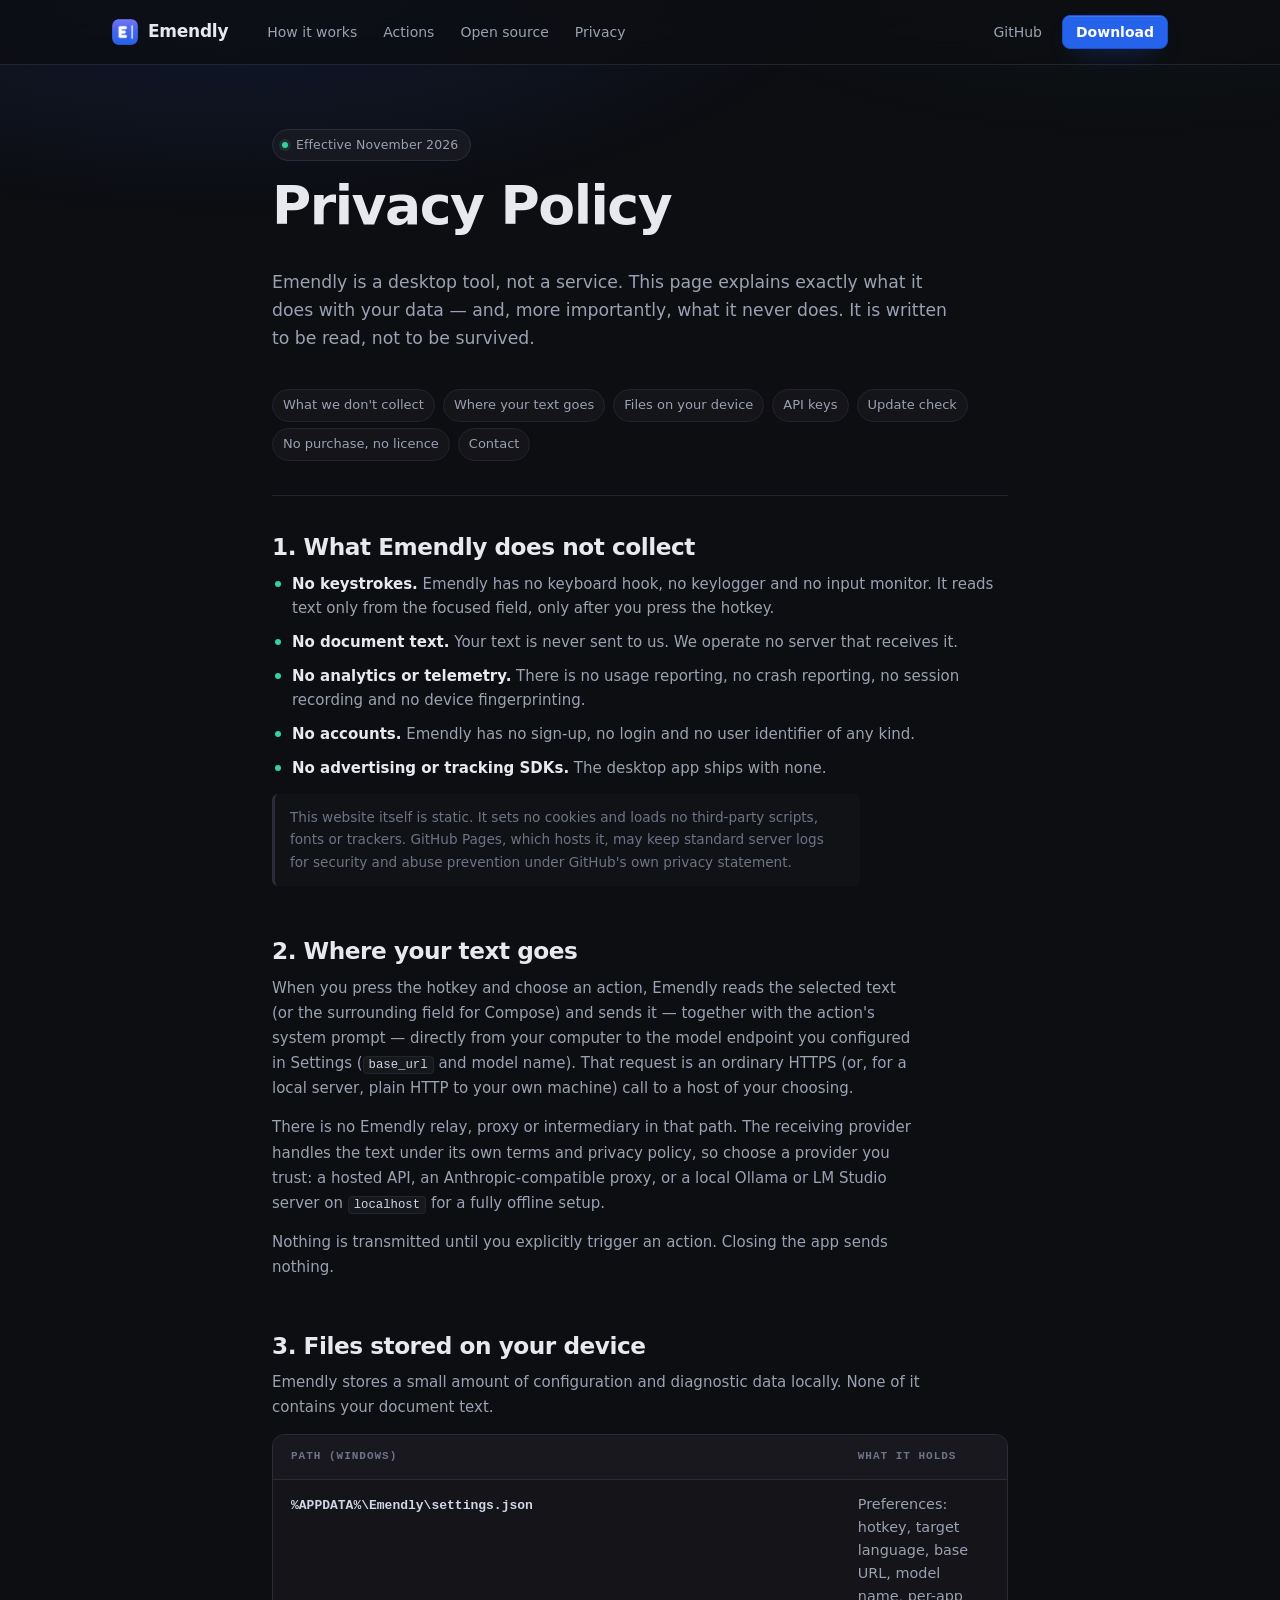
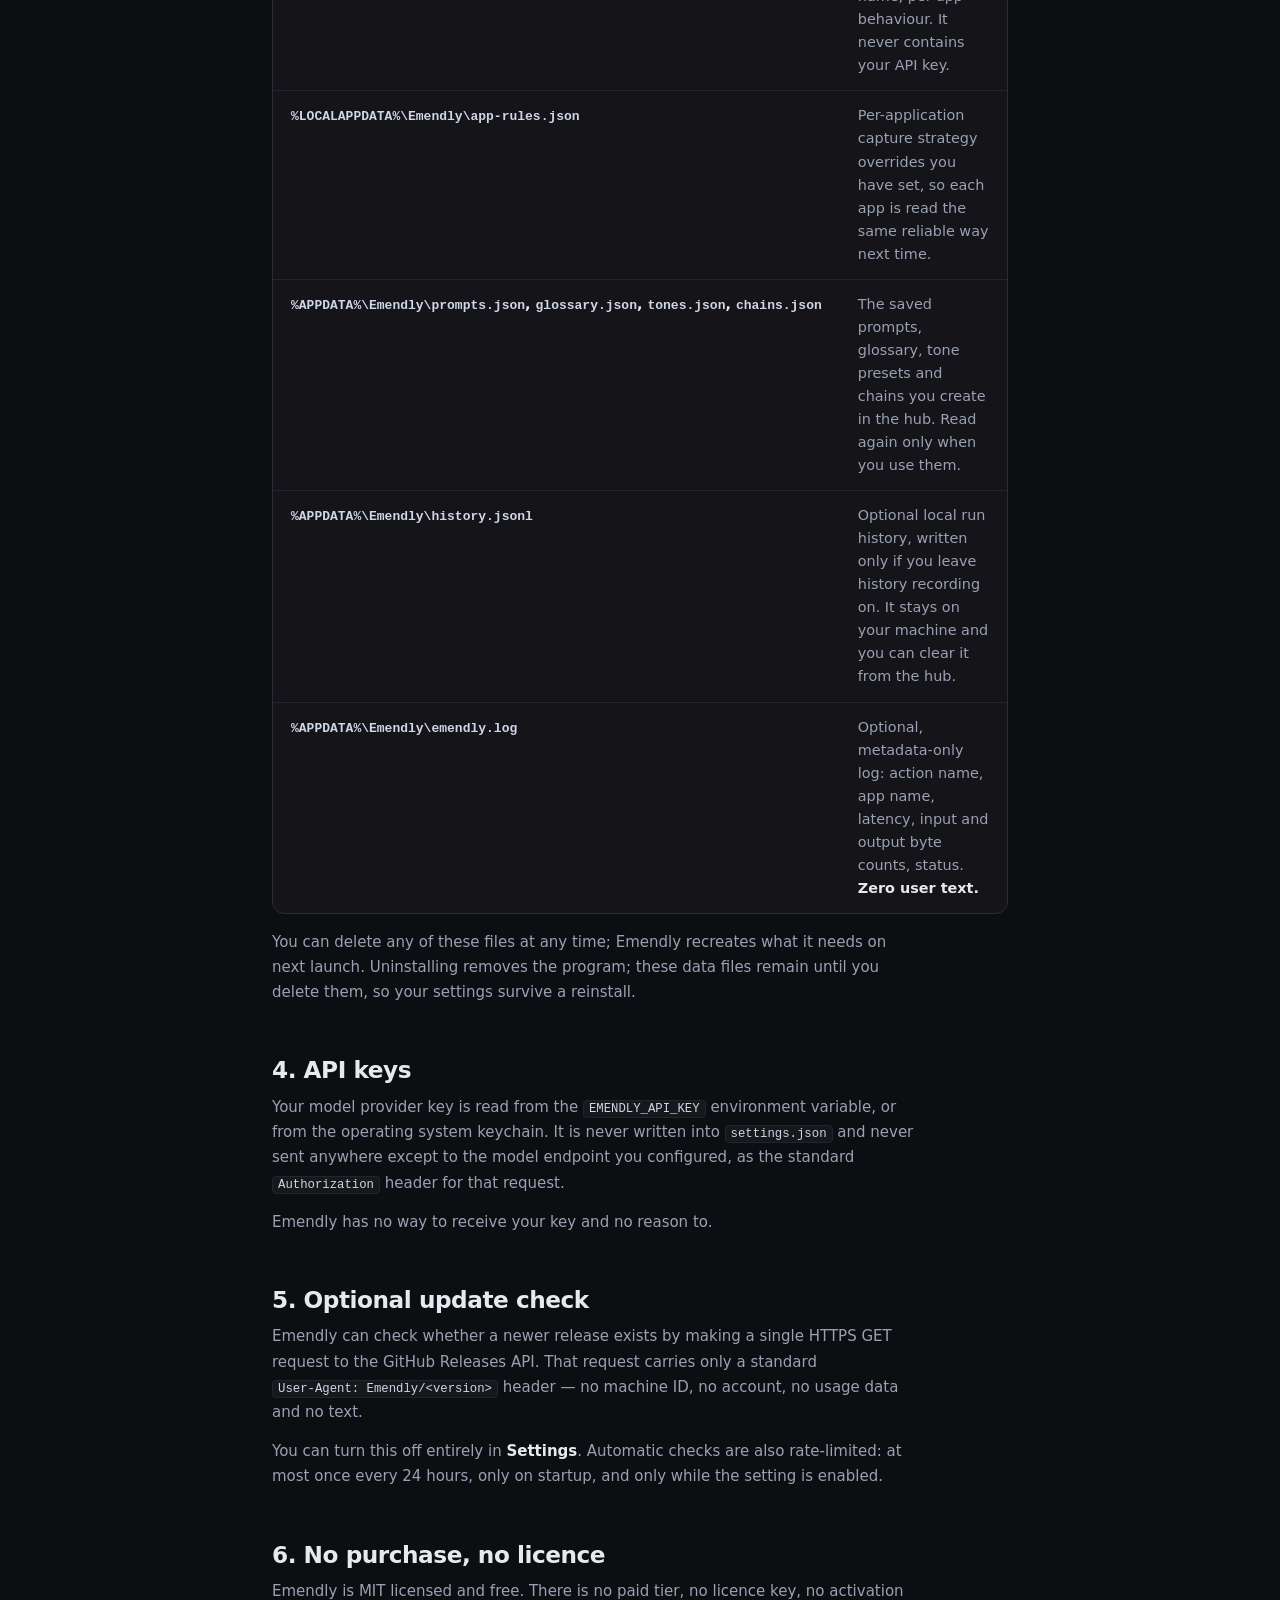
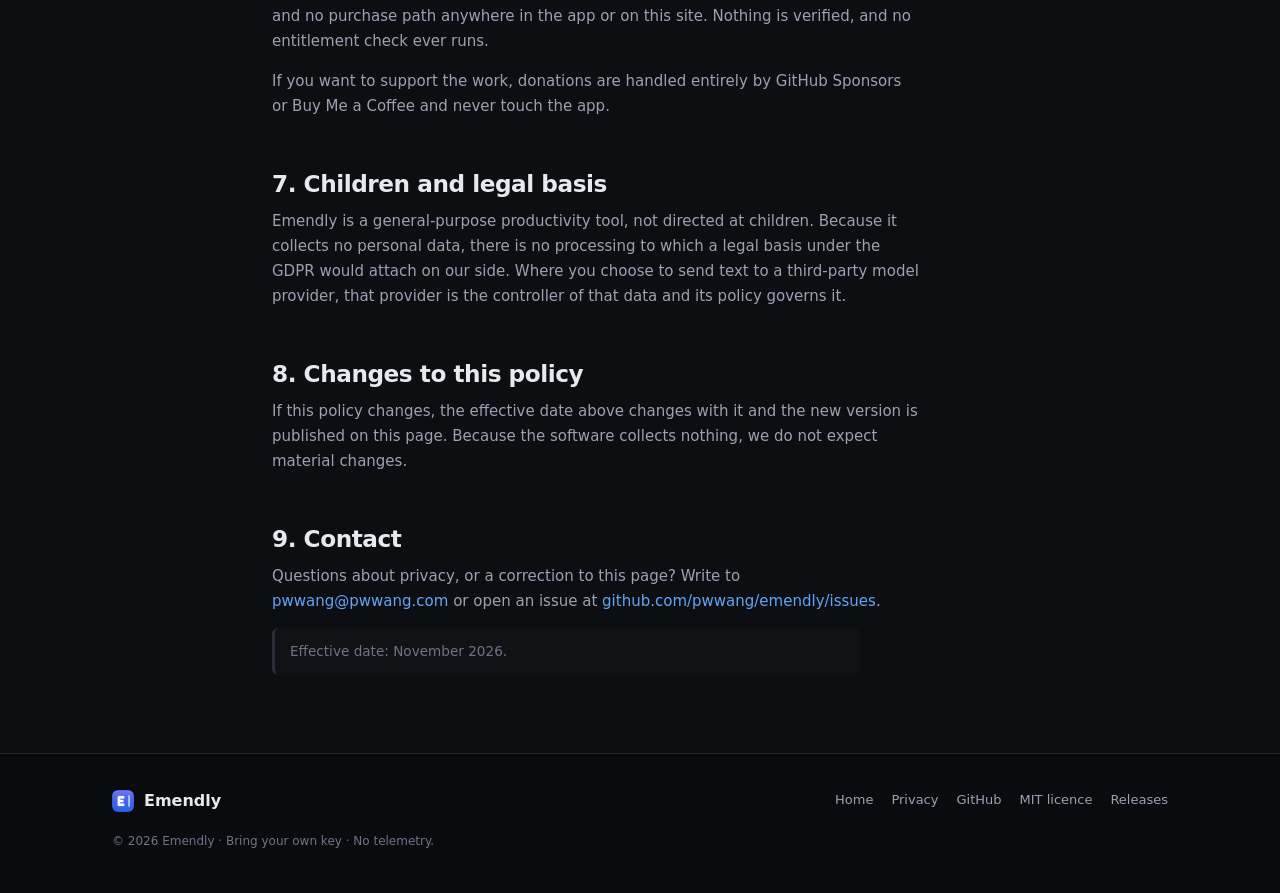
==== commit 5fb1ac26: "feat!: fold every Pro feature into the MIT app and delete licensing The paid tier is cancelled. All " ====
--- a/site/privacy.html
+++ b/site/privacy.html
@@ -24,7 +24,7 @@
         <div class="nav-links">
           <a href="index.html#how-it-works">How it works</a>
           <a href="index.html#actions">Actions</a>
-          <a href="index.html#pricing">Free vs Pro</a>
+          <a href="index.html#support">Open source</a>
           <a href="privacy.html" aria-current="page">Privacy</a>
         </div>
 
@@ -52,7 +52,7 @@
           <a href="#local-files">Files on your device</a>
           <a href="#api-keys">API keys</a>
           <a href="#updates">Update check</a>
-          <a href="#licence">Pro licence</a>
+          <a href="#purchase">No purchase, no licence</a>
           <a href="#contact">Contact</a>
         </nav>
       </div>
@@ -110,12 +110,16 @@
                 <td>Per-application capture strategy overrides you have set, so each app is read the same reliable way next time.</td>
               </tr>
               <tr>
+                <th scope="row"><code>%APPDATA%\Emendly\prompts.json</code>, <code>glossary.json</code>, <code>tones.json</code>, <code>chains.json</code></th>
+                <td>The saved prompts, glossary, tone presets and chains you create in the hub. Read again only when you use them.</td>
+              </tr>
+              <tr>
+                <th scope="row"><code>%APPDATA%\Emendly\history.jsonl</code></th>
+                <td>Optional local run history, written only if you leave history recording on. It stays on your machine and you can clear it from the hub.</td>
+              </tr>
+              <tr>
                 <th scope="row"><code>%APPDATA%\Emendly\emendly.log</code></th>
                 <td>Optional, metadata-only log: action name, app name, latency, input and output byte counts, status. <b>Zero user text.</b></td>
-              </tr>
-              <tr>
-                <th scope="row"><code>%APPDATA%\EmendlyPro\</code></th>
-                <td>Pro only: saved prompts, glossary, tone presets, local run history and the licence key. Kept on your machine.</td>
               </tr>
             </tbody>
           </table>
@@ -149,14 +153,14 @@
         </p>
       </section>
 
-      <section class="doc-section" id="licence">
-        <h2>6. Pro licence verification</h2>
-        <p>
-          The Pro licence is a signed key verified <b>offline</b> on your device using an ECDSA
-          public signature. Emendly does not phone home to validate it, so activating Pro requires
-          no network connection and creates no record on any server of ours.
-        </p>
-        <p>The free, MIT-licensed build contains no licence check at all.</p>
+      <section class="doc-section" id="purchase">
+        <h2>6. No purchase, no licence</h2>
+        <p>
+          Emendly is MIT licensed and free. There is no paid tier, no licence key, no activation and
+          no purchase path anywhere in the app or on this site. Nothing is verified, and no
+          entitlement check ever runs.
+        </p>
+        <p>If you want to support the work, donations are handled entirely by GitHub Sponsors or Buy Me a Coffee and never touch the app.</p>
       </section>
 
       <section class="doc-section" id="children">
--- a/site/styles.css
+++ b/site/styles.css
@@ -760,199 +760,68 @@
 /* A grid or flex child defaults to min-width:auto, so a wide table inside stretches
    the page instead of scrolling inside its own frame. */
 .two-col > *,
-.table-wrap,
-.plan {
+.table-wrap {
   min-width: 0;
 }
 
-/* ---------- Pricing ---------- */
-
-.pricing-head {
-  display: flex;
-  flex-wrap: wrap;
-  align-items: flex-end;
-  justify-content: space-between;
-  gap: 16px;
-  margin-bottom: clamp(26px, 3vw, 36px);
-}
-
-.plans {
+/* ---------- Support band ---------- */
+
+.support-band {
   display: grid;
-  gap: 16px;
-  grid-template-columns: 1fr;
-  align-items: stretch;
-}
-
-.plan {
-  display: flex;
-  flex-direction: column;
-  padding: 24px 22px;
+  gap: 26px;
+  padding: clamp(24px, 3.4vw, 38px);
   border: 1px solid var(--line);
   border-radius: var(--radius-lg);
-  background: linear-gradient(180deg, var(--bg-panel), #101116);
-}
-
-.plan-pro {
-  border-color: rgba(37, 99, 235, 0.5);
-  background: linear-gradient(180deg, rgba(37, 99, 235, 0.09), #101116 58%);
-  box-shadow: 0 0 0 1px rgba(37, 99, 235, 0.1),
-    0 30px 70px -50px rgba(37, 99, 235, 0.85);
-}
-
-.plan-top {
-  display: flex;
-  align-items: center;
-  justify-content: space-between;
+  background:
+    radial-gradient(600px 240px at 100% 0%, rgba(37, 99, 235, 0.1), transparent 70%),
+    var(--bg-panel);
+}
+
+.support-copy {
+  display: flex;
+  flex-direction: column;
+  align-items: flex-start;
   gap: 10px;
-  margin-bottom: 6px;
-}
-
-.plan-name {
-  font-size: 0.8125rem;
-  font-weight: 700;
-  letter-spacing: 0.1em;
-  text-transform: uppercase;
-  color: var(--text-dim);
-}
-
-.plan-badge {
-  font-family: var(--mono);
-  font-size: 0.6875rem;
-  padding: 3px 8px;
-  border-radius: 999px;
-  border: 1px solid rgba(52, 211, 153, 0.4);
-  color: var(--emerald);
-  background: rgba(52, 211, 153, 0.08);
-}
-
-.plan-pro .plan-badge {
-  border-color: rgba(96, 165, 250, 0.45);
-  color: var(--blue-bright);
-  background: rgba(37, 99, 235, 0.14);
-}
-
-.price {
-  display: flex;
-  align-items: baseline;
-  gap: 8px;
-  margin: 6px 0 2px;
-}
-
-.price .amount {
-  font-size: 2.5rem;
-  font-weight: 700;
-  letter-spacing: -0.035em;
-  line-height: 1;
-}
-
-.price .note {
-  color: var(--text-faint);
-  font-size: 0.8125rem;
-}
-
-.plan-sub {
-  color: var(--text-dim);
-  font-size: 0.875rem;
-  margin: 0 0 18px;
-}
-
-.feature-list {
+}
+
+.support-copy .lede {
+  margin: 0;
+}
+
+.support-actions {
+  display: flex;
+  flex-wrap: wrap;
+  gap: 10px;
+  margin-top: 6px;
+}
+
+.support-band ul {
+  margin: 0;
+  padding: 0;
   list-style: none;
-  margin: 0 0 22px;
-  padding: 0;
   display: grid;
-  gap: 9px;
-  font-size: 0.875rem;
-  color: var(--text-dim);
-}
-
-.feature-list li {
-  display: flex;
-  gap: 10px;
+  gap: 12px;
+}
+
+.support-band li {
+  display: flex;
+  gap: 11px;
   align-items: flex-start;
-}
-
-.feature-list li svg {
-  width: 15px;
-  height: 15px;
+  color: var(--text-dim);
+  font-size: 0.9rem;
+}
+
+.support-band li svg {
+  width: 16px;
+  height: 16px;
   flex: none;
   margin-top: 3px;
   color: var(--emerald);
 }
 
-.plan-pro .feature-list li svg {
-  color: var(--blue-bright);
-}
-
-.feature-list li b {
+.support-band li b {
   color: var(--text);
   font-weight: 600;
-}
-
-.plan .btn {
-  margin-top: auto;
-  width: 100%;
-}
-
-.plan-foot {
-  margin: 12px 0 0;
-  font-size: 0.75rem;
-  color: var(--text-faint);
-  text-align: center;
-}
-
-.byok-note {
-  display: flex;
-  gap: 12px;
-  align-items: flex-start;
-  margin-top: 18px;
-  padding: 15px 17px;
-  border: 1px solid var(--line);
-  border-left: 3px solid var(--emerald-deep);
-  border-radius: 10px;
-  background: rgba(52, 211, 153, 0.045);
-  color: var(--text-dim);
-  font-size: 0.875rem;
-}
-
-.byok-note svg {
-  width: 17px;
-  height: 17px;
-  flex: none;
-  margin-top: 2px;
-  color: var(--emerald);
-}
-
-.byok-note strong {
-  color: var(--text);
-}
-
-.check {
-  color: var(--emerald);
-  font-weight: 700;
-}
-
-.dash {
-  color: var(--text-faint);
-}
-
-.compare {
-  margin-top: 26px;
-}
-
-.compare-caption {
-  margin: 0 0 10px;
-  font-family: var(--mono);
-  font-size: 0.6875rem;
-  letter-spacing: 0.1em;
-  text-transform: uppercase;
-  color: var(--text-faint);
-}
-
-td.num,
-th.num {
-  text-align: center;
-  width: 96px;
 }
 
 /* ---------- Privacy band ---------- */
@@ -1107,44 +976,6 @@
   margin: 18px 0 0;
   color: var(--text-faint);
   font-size: 0.75rem;
-}
-
-/* ---------- Dialog ---------- */
-
-dialog.sheet {
-  width: min(520px, calc(100vw - 32px));
-  padding: 0;
-  border: 1px solid var(--line);
-  border-radius: 14px;
-  background: var(--bg-panel);
-  color: var(--text);
-  box-shadow: 0 40px 90px -30px rgba(0, 0, 0, 0.95);
-}
-
-dialog.sheet::backdrop {
-  background: rgba(5, 6, 9, 0.72);
-  backdrop-filter: blur(3px);
-}
-
-.sheet-body {
-  padding: 22px 22px 20px;
-}
-
-.sheet-body h3 {
-  margin-bottom: 8px;
-}
-
-.sheet-body p {
-  margin: 0 0 14px;
-  color: var(--text-dim);
-  font-size: 0.9rem;
-}
-
-.sheet-actions {
-  display: flex;
-  flex-wrap: wrap;
-  gap: 10px;
-  justify-content: flex-end;
 }
 
 /* ---------- Document pages (privacy) ---------- */
@@ -1315,14 +1146,11 @@
     grid-template-columns: minmax(0, 1.02fr) minmax(0, 1fr);
   }
 
-  .plans {
-    grid-template-columns: 1fr 1fr;
-  }
-
   .two-col {
     grid-template-columns: 1fr 1fr;
   }
 
+  .support-band,
   .privacy-band {
     grid-template-columns: 1.15fr 1fr;
     align-items: center;
@@ -1369,12 +1197,8 @@
     max-height: 240px;
   }
 
-  .plan {
+  .support-band {
     padding: 20px 18px;
-  }
-
-  .price .amount {
-    font-size: 2.15rem;
   }
 
   table {
@@ -1391,14 +1215,6 @@
   thead th,
   tbody th {
     white-space: normal;
-  }
-
-  /* The compare table's row headers carry long feature names; keeping them on one
-     line forces the table wider than the viewport. */
-  td.num,
-  th.num {
-    width: 62px;
-    padding-inline: 8px;
   }
 
   .footer-grid {
@@ -1437,8 +1253,8 @@
 
   .window,
   .card,
-  .plan,
   .table-wrap,
+  .support-band,
   .privacy-band,
   details.qa {
     border-color: #ccc;
